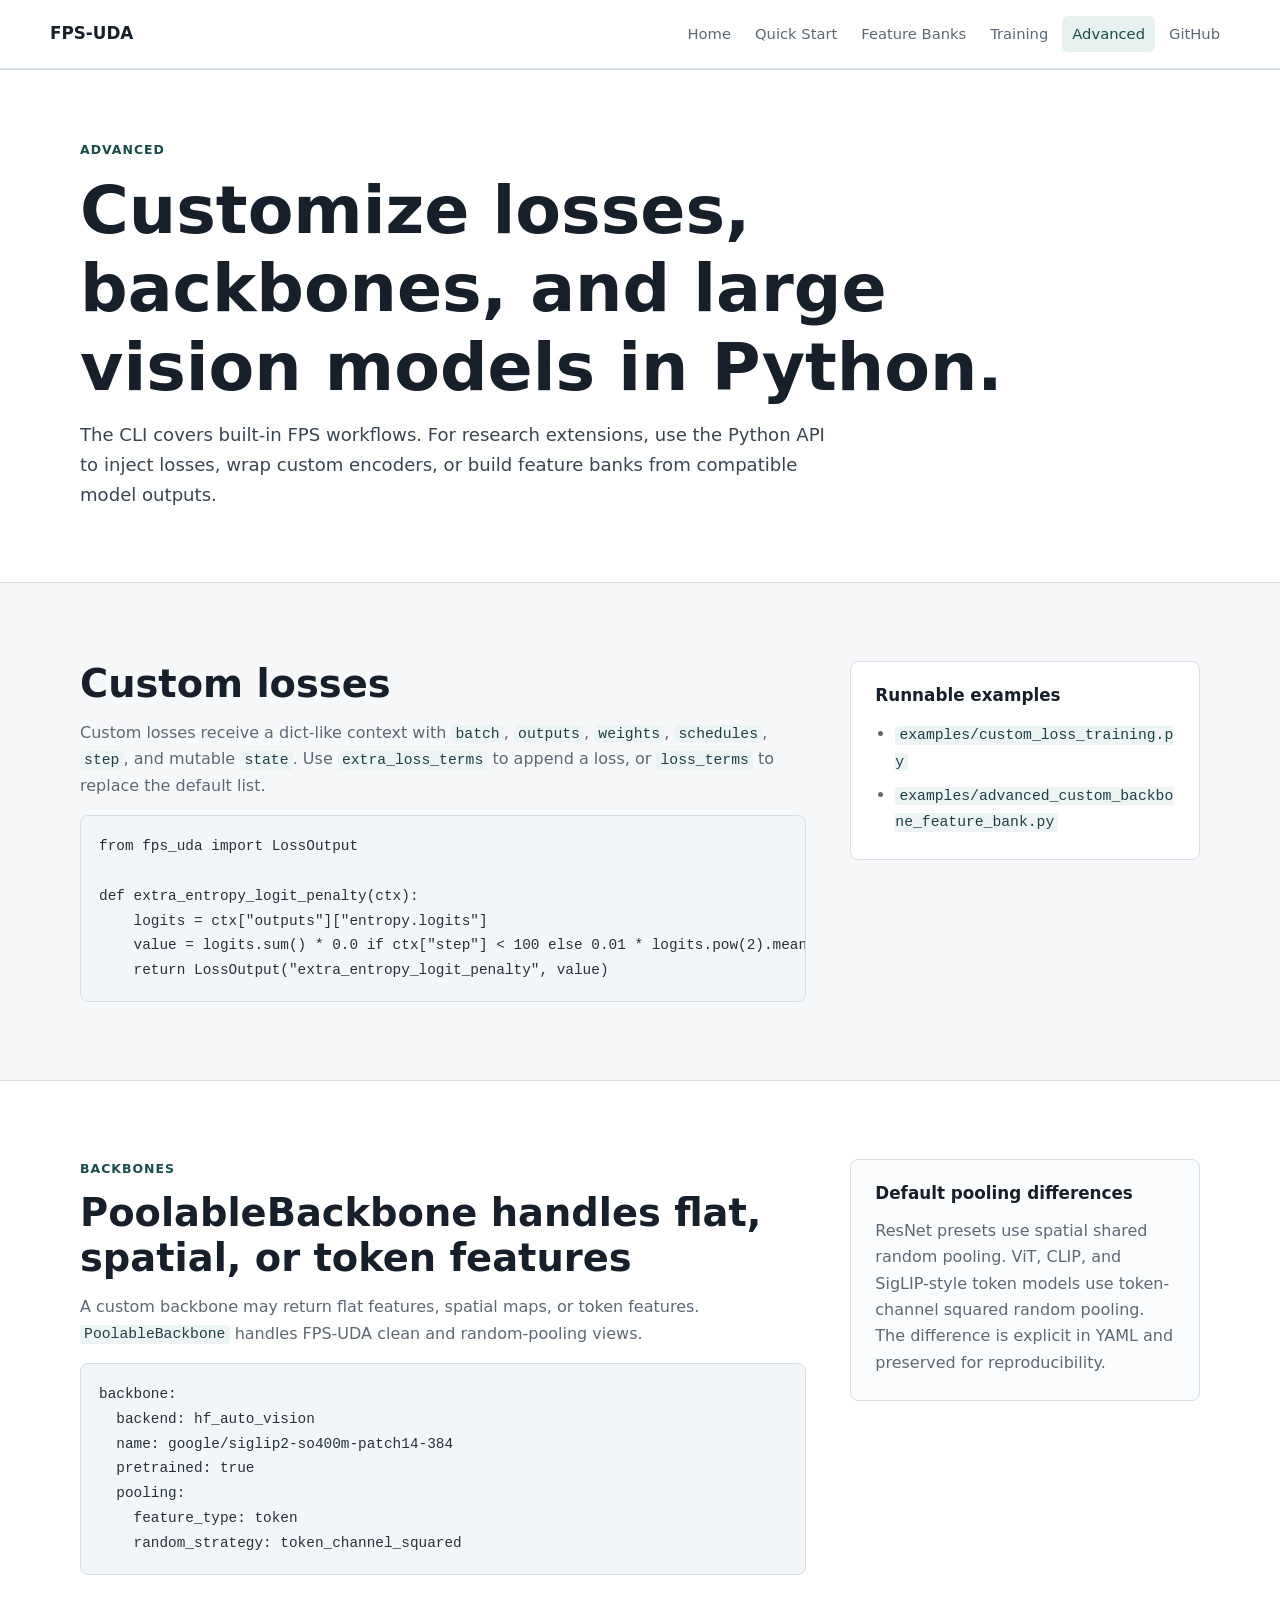
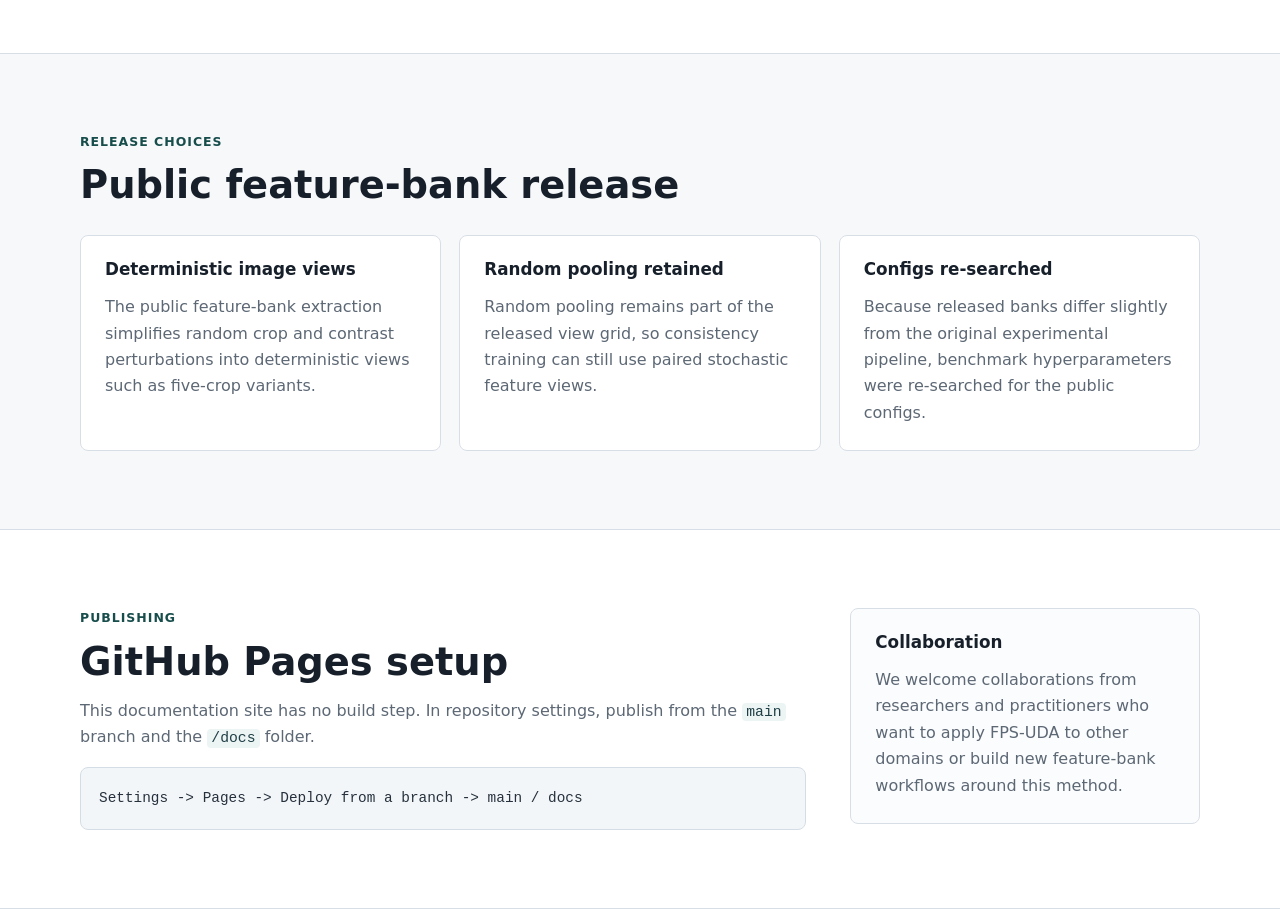
==== docs/advanced.html @ d1abf61e "Split documentation into pages" ====
<!doctype html>
<html lang="en">
  <head>
    <meta charset="utf-8">
    <meta name="viewport" content="width=device-width, initial-scale=1">
    <title>Advanced | FPS-UDA</title>
    <meta
      name="description"
      content="Customize FPS-UDA losses, backbones, AutoModel vision encoders, and understand public release choices."
    >
    <link rel="stylesheet" href="assets/site.css">
  </head>
  <body>
    <header class="site-header">
      <nav class="nav" aria-label="Primary">
        <a class="brand" href="index.html">FPS-UDA</a>
        <div class="nav-links">
          <a href="index.html">Home</a>
          <a href="quickstart.html">Quick Start</a>
          <a href="feature-banks.html">Feature Banks</a>
          <a href="training.html">Training</a>
          <a class="active" href="advanced.html">Advanced</a>
          <a href="https://github.com/baogegeJiang/FPS">GitHub</a>
        </div>
      </nav>
    </header>

    <main>
      <section class="page-hero section-band">
        <div class="container">
          <p class="eyebrow">Advanced</p>
          <h1>Customize losses, backbones, and large vision models in Python.</h1>
          <p class="lead">
            The CLI covers built-in FPS workflows. For research extensions,
            use the Python API to inject losses, wrap custom encoders, or build
            feature banks from compatible model outputs.
          </p>
        </div>
      </section>

      <section class="section">
        <div class="container two-column">
          <div>
            <h2>Custom losses</h2>
            <p>
              Custom losses receive a dict-like context with
              <code>batch</code>, <code>outputs</code>, <code>weights</code>,
              <code>schedules</code>, <code>step</code>, and mutable
              <code>state</code>. Use <code>extra_loss_terms</code> to append a
              loss, or <code>loss_terms</code> to replace the default list.
            </p>
            <pre><code>from fps_uda import LossOutput

def extra_entropy_logit_penalty(ctx):
    logits = ctx["outputs"]["entropy.logits"]
    value = logits.sum() * 0.0 if ctx["step"] < 100 else 0.01 * logits.pow(2).mean()
    return LossOutput("extra_entropy_logit_penalty", value)</code></pre>
          </div>
          <aside class="item">
            <h3>Runnable examples</h3>
            <ul class="plain-list">
              <li><code>examples/custom_loss_training.py</code></li>
              <li><code>examples/advanced_custom_backbone_feature_bank.py</code></li>
            </ul>
          </aside>
        </div>
      </section>

      <section class="section section-band">
        <div class="container two-column">
          <div>
            <p class="eyebrow">Backbones</p>
            <h2>PoolableBackbone handles flat, spatial, or token features</h2>
            <p>
              A custom backbone may return flat features, spatial maps, or token
              features. <code>PoolableBackbone</code> handles FPS-UDA clean and
              random-pooling views.
            </p>
            <pre><code>backbone:
  backend: hf_auto_vision
  name: google/siglip2-so400m-patch14-384
  pretrained: true
  pooling:
    feature_type: token
    random_strategy: token_channel_squared</code></pre>
          </div>
          <aside class="item">
            <h3>Default pooling differences</h3>
            <p>
              ResNet presets use spatial shared random pooling. ViT, CLIP, and
              SigLIP-style token models use token-channel squared random
              pooling. The difference is explicit in YAML and preserved for
              reproducibility.
            </p>
          </aside>
        </div>
      </section>

      <section class="section">
        <div class="container">
          <p class="eyebrow">Release choices</p>
          <h2>Public feature-bank release</h2>
          <div class="cards">
            <article class="item">
              <h3>Deterministic image views</h3>
              <p>
                The public feature-bank extraction simplifies random crop and
                contrast perturbations into deterministic views such as
                five-crop variants.
              </p>
            </article>
            <article class="item">
              <h3>Random pooling retained</h3>
              <p>
                Random pooling remains part of the released view grid, so
                consistency training can still use paired stochastic feature
                views.
              </p>
            </article>
            <article class="item">
              <h3>Configs re-searched</h3>
              <p>
                Because released banks differ slightly from the original
                experimental pipeline, benchmark hyperparameters were
                re-searched for the public configs.
              </p>
            </article>
          </div>
        </div>
      </section>

      <section class="section section-band">
        <div class="container two-column">
          <div>
            <p class="eyebrow">Publishing</p>
            <h2>GitHub Pages setup</h2>
            <p>
              This documentation site has no build step. In repository settings,
              publish from the <code>main</code> branch and the
              <code>/docs</code> folder.
            </p>
            <pre><code>Settings -> Pages -> Deploy from a branch -> main / docs</code></pre>
          </div>
          <aside class="item">
            <h3>Collaboration</h3>
            <p>
              We welcome collaborations from researchers and practitioners who
              want to apply FPS-UDA to other domains or build new feature-bank
              workflows around this method.
            </p>
          </aside>
        </div>
      </section>
    </main>
  </body>
</html>
---- docs/assets/site.css ----
:root {
  color-scheme: light;
  --bg: #f7f8fa;
  --surface: #ffffff;
  --surface-muted: #eef2f5;
  --text: #17202a;
  --muted: #5d6875;
  --line: #d8dee6;
  --accent: #216f6b;
  --accent-strong: #174d4b;
  --code-bg: #f3f6f8;
  --code-text: #26313d;
  --shadow: 0 12px 30px rgba(23, 32, 42, 0.08);
}

* {
  box-sizing: border-box;
}

html {
  scroll-behavior: smooth;
}

body {
  margin: 0;
  color: var(--text);
  background: var(--bg);
  font-family:
    Inter, ui-sans-serif, system-ui, -apple-system, BlinkMacSystemFont, "Segoe UI",
    sans-serif;
  font-size: 16px;
  line-height: 1.65;
}

a {
  color: var(--accent-strong);
  text-decoration: none;
}

a:hover {
  text-decoration: underline;
}

code {
  font-family: "SFMono-Regular", Consolas, "Liberation Mono", monospace;
  font-size: 0.92em;
  color: #1f3f46;
  background: #edf4f4;
  border-radius: 4px;
  padding: 0.08em 0.28em;
}

pre {
  margin: 16px 0 0;
  overflow-x: auto;
  color: var(--code-text);
  background: var(--code-bg);
  border: 1px solid #d4dde5;
  border-radius: 8px;
  padding: 18px;
  line-height: 1.55;
}

pre code {
  font-size: 0.9rem;
  color: inherit;
  background: transparent;
  border-radius: 0;
  padding: 0;
}

.site-header {
  position: sticky;
  top: 0;
  z-index: 20;
  background: rgba(255, 255, 255, 0.94);
  border-bottom: 1px solid var(--line);
  backdrop-filter: blur(12px);
}

.nav {
  display: flex;
  align-items: center;
  justify-content: space-between;
  gap: 24px;
  width: min(1180px, calc(100% - 40px));
  margin: 0 auto;
  min-height: 68px;
}

.brand {
  color: var(--text);
  font-weight: 760;
  font-size: 1.05rem;
  white-space: nowrap;
}

.nav-links {
  display: flex;
  align-items: center;
  justify-content: flex-end;
  gap: 4px;
  flex-wrap: wrap;
}

.nav-links a {
  display: inline-flex;
  align-items: center;
  min-height: 36px;
  padding: 0 10px;
  color: var(--muted);
  border-radius: 6px;
  font-size: 0.92rem;
}

.nav-links a:hover {
  color: var(--text);
  background: var(--surface-muted);
  text-decoration: none;
}

.nav-links a.active {
  color: var(--accent-strong);
  background: #e7f1f0;
}

.section,
.section-band {
  padding: 78px 0;
}

.section-band {
  background: var(--surface);
  border-top: 1px solid var(--line);
  border-bottom: 1px solid var(--line);
}

.container {
  width: min(1120px, calc(100% - 40px));
  margin: 0 auto;
}

.hero {
  padding-top: 82px;
}

.page-hero {
  padding-top: 70px;
  padding-bottom: 72px;
}

.page-hero h1 {
  max-width: 980px;
}

.hero-grid,
.two-column {
  display: grid;
  grid-template-columns: minmax(0, 1.35fr) minmax(300px, 0.65fr);
  gap: 44px;
  align-items: start;
}

.hero-grid {
  grid-template-columns: minmax(0, 1.55fr) minmax(300px, 0.55fr);
}

.eyebrow {
  margin: 0 0 10px;
  color: var(--accent-strong);
  font-size: 0.78rem;
  font-weight: 760;
  letter-spacing: 0.08em;
  text-transform: uppercase;
}

h1,
h2,
h3 {
  margin: 0;
  line-height: 1.18;
  letter-spacing: 0;
}

h1 {
  max-width: 920px;
  font-size: clamp(2.35rem, 5.2vw, 4.4rem);
}

h2 {
  font-size: clamp(1.75rem, 3vw, 2.6rem);
}

h3 {
  font-size: 1.05rem;
}

p {
  margin: 14px 0 0;
  color: var(--muted);
}

.plain-list {
  margin: 16px 0 0;
  padding-left: 20px;
  color: var(--muted);
}

.plain-list li + li {
  margin-top: 8px;
}

.plain-list code {
  overflow-wrap: anywhere;
  word-break: break-word;
}

.lead {
  max-width: 760px;
  font-size: 1.13rem;
  color: #394552;
}

.button-row {
  display: flex;
  flex-wrap: wrap;
  gap: 12px;
  margin-top: 28px;
}

.button {
  display: inline-flex;
  align-items: center;
  justify-content: center;
  min-height: 42px;
  padding: 0 16px;
  border: 1px solid var(--line);
  border-radius: 6px;
  color: var(--text);
  background: var(--surface);
  font-weight: 680;
}

.button.primary {
  color: #ffffff;
  background: var(--accent);
  border-color: var(--accent);
}

.button:hover {
  transform: translateY(-1px);
  box-shadow: var(--shadow);
  text-decoration: none;
}

.link-card {
  display: block;
  color: inherit;
  transition:
    transform 150ms ease,
    border-color 150ms ease,
    box-shadow 150ms ease;
}

.link-card:hover {
  transform: translateY(-2px);
  border-color: #aec8c5;
  box-shadow: var(--shadow);
  text-decoration: none;
}

.link-card h3::after {
  content: " ->";
  color: var(--accent);
}

.status-panel,
.item,
.placeholder,
.workflow article,
.code-grid article,
.wide-code {
  background: var(--surface);
  border: 1px solid var(--line);
  border-radius: 8px;
  padding: 24px;
}

.section-band .status-panel,
.section-band .item,
.section-band .placeholder,
.section-band .workflow article,
.section-band .code-grid article,
.section-band .wide-code {
  background: #fbfcfd;
}

.status-panel {
  box-shadow: var(--shadow);
}

.fps-logo {
  display: block;
  width: min(300px, 100%);
  height: auto;
  margin: -8px auto 16px;
}

.status-panel h2 {
  font-size: 1.1rem;
}

dl {
  margin: 18px 0 0;
}

dl div {
  display: grid;
  grid-template-columns: 92px 1fr;
  gap: 14px;
  padding: 12px 0;
  border-top: 1px solid var(--line);
}

dt {
  color: var(--muted);
  font-size: 0.86rem;
}

dd {
  margin: 0;
  font-weight: 650;
}

.stack,
.cards,
.placeholder-grid,
.workflow,
.code-grid {
  display: grid;
  gap: 18px;
}

.stack {
  grid-template-columns: 1fr;
}

.cards,
.placeholder-grid,
.workflow {
  grid-template-columns: repeat(3, minmax(0, 1fr));
  margin-top: 28px;
}

.workflow {
  grid-template-columns: repeat(2, minmax(0, 1fr));
}

.code-grid {
  grid-template-columns: repeat(2, minmax(0, 1fr));
  margin-top: 28px;
}

.wide-code {
  margin-top: 18px;
}

.step {
  display: inline-flex;
  align-items: center;
  justify-content: center;
  width: 30px;
  height: 30px;
  margin-bottom: 14px;
  border-radius: 50%;
  color: #ffffff;
  background: var(--accent);
  font-weight: 760;
}

.table-wrap {
  margin-top: 26px;
  overflow-x: auto;
  border: 1px solid var(--line);
  border-radius: 8px;
  background: var(--surface);
}

table {
  width: 100%;
  border-collapse: collapse;
  min-width: 720px;
}

th,
td {
  padding: 15px 18px;
  text-align: left;
  vertical-align: top;
  border-bottom: 1px solid var(--line);
}

th {
  color: var(--text);
  background: var(--surface-muted);
  font-size: 0.86rem;
  text-transform: uppercase;
  letter-spacing: 0.06em;
}

td {
  color: var(--muted);
}

tr:last-child td {
  border-bottom: 0;
}

.placeholder {
  border-style: dashed;
}

@media (max-width: 900px) {
  .nav {
    align-items: flex-start;
    flex-direction: column;
    padding: 14px 0;
  }

  .nav-links {
    justify-content: flex-start;
  }

  .hero-grid,
  .two-column,
  .cards,
  .placeholder-grid,
  .workflow,
  .code-grid {
    grid-template-columns: 1fr;
  }

  .section,
  .section-band {
    padding: 58px 0;
  }
}

@media (max-width: 560px) {
  .container,
  .nav {
    width: min(100% - 28px, 1120px);
  }

  h1 {
    font-size: 2.25rem;
  }

  .nav-links a {
    padding: 0 8px;
  }

  .status-panel,
  .item,
  .placeholder,
  .workflow article,
  .code-grid article,
  .wide-code {
    padding: 18px;
  }

  dl div {
    grid-template-columns: 1fr;
    gap: 4px;
  }
}
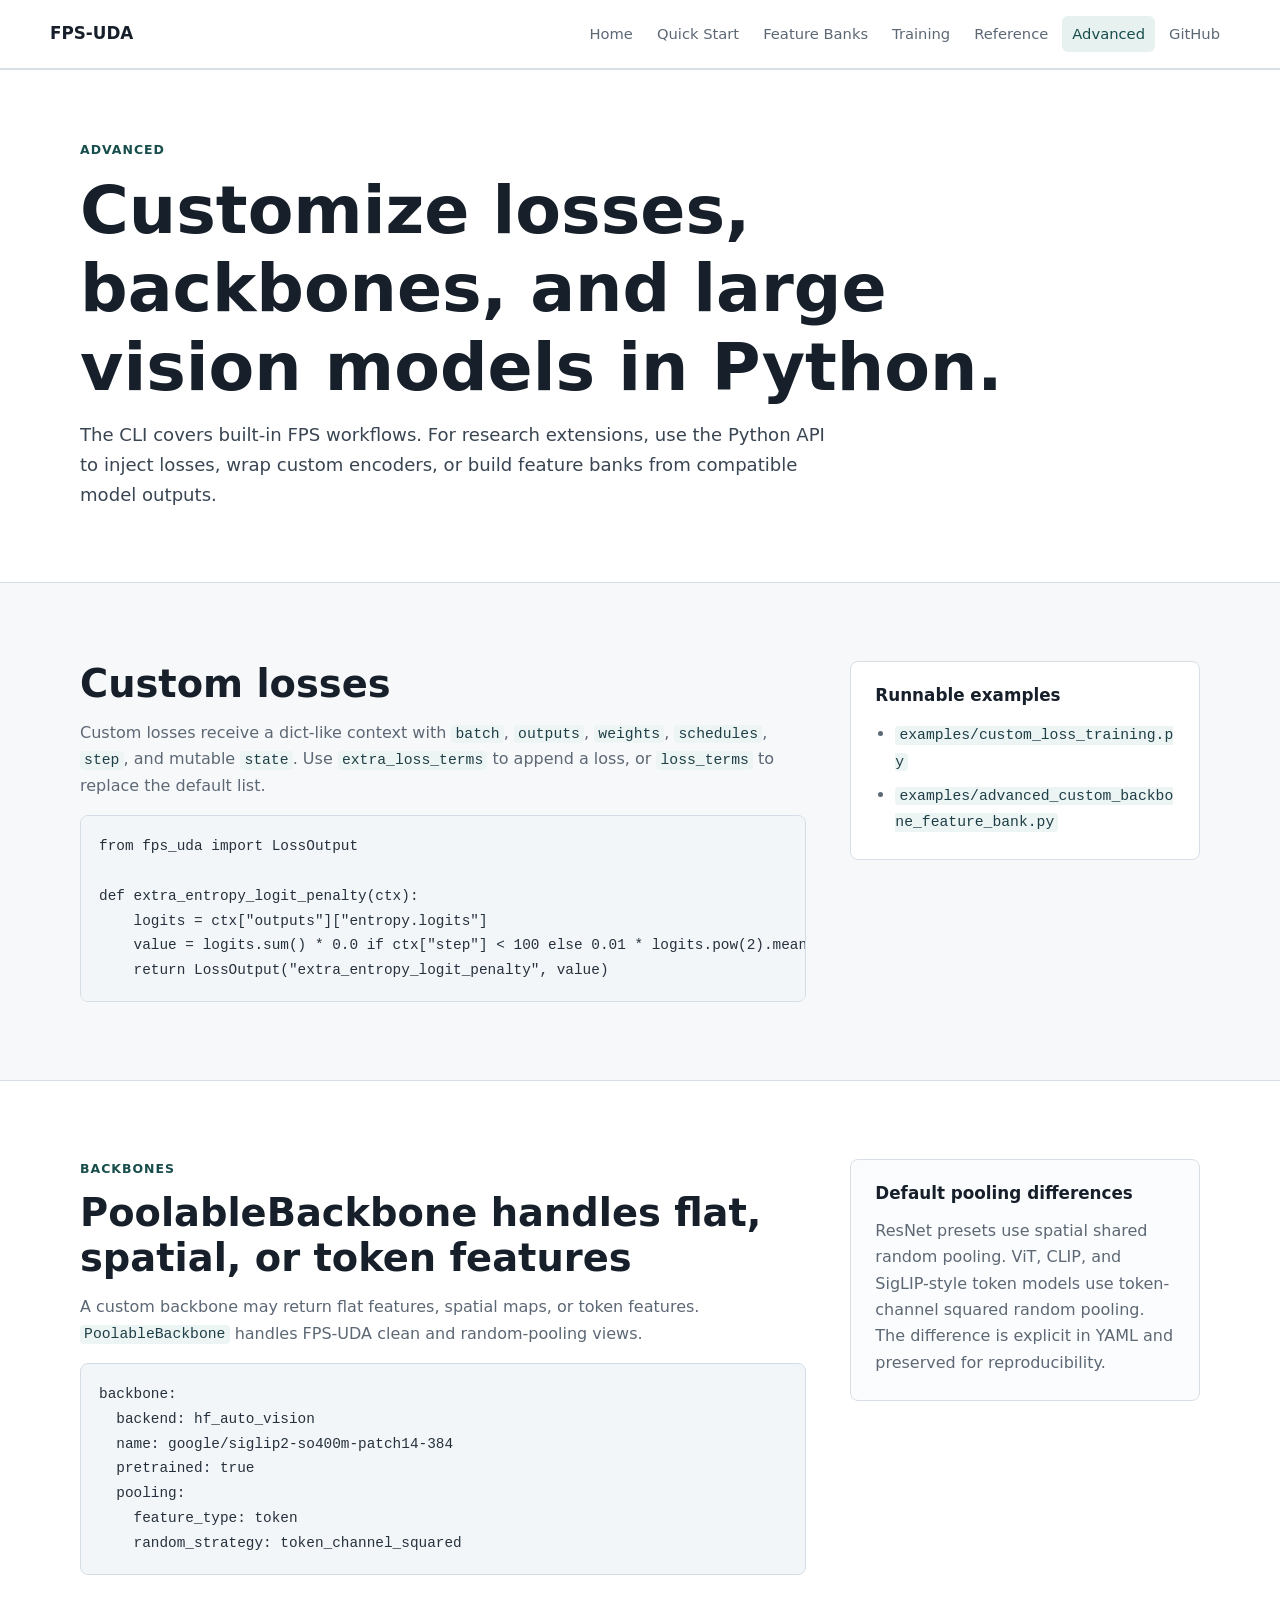
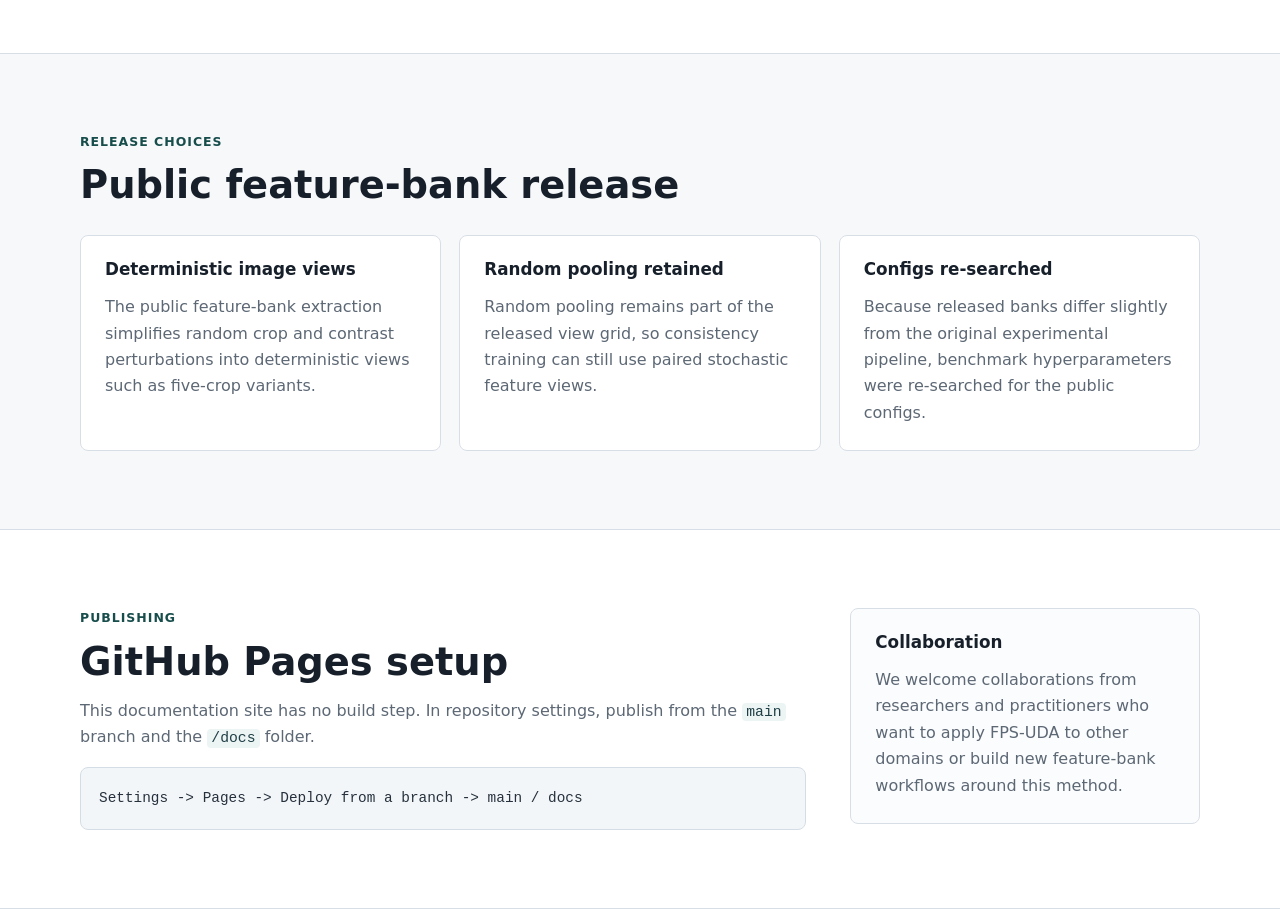
==== commit e52d891d: "Streamline README and add docs reference" ====
--- a/docs/advanced.html
+++ b/docs/advanced.html
@@ -19,6 +19,7 @@
           <a href="quickstart.html">Quick Start</a>
           <a href="feature-banks.html">Feature Banks</a>
           <a href="training.html">Training</a>
+          <a href="reference.html">Reference</a>
           <a class="active" href="advanced.html">Advanced</a>
           <a href="https://github.com/baogegeJiang/FPS">GitHub</a>
         </div>
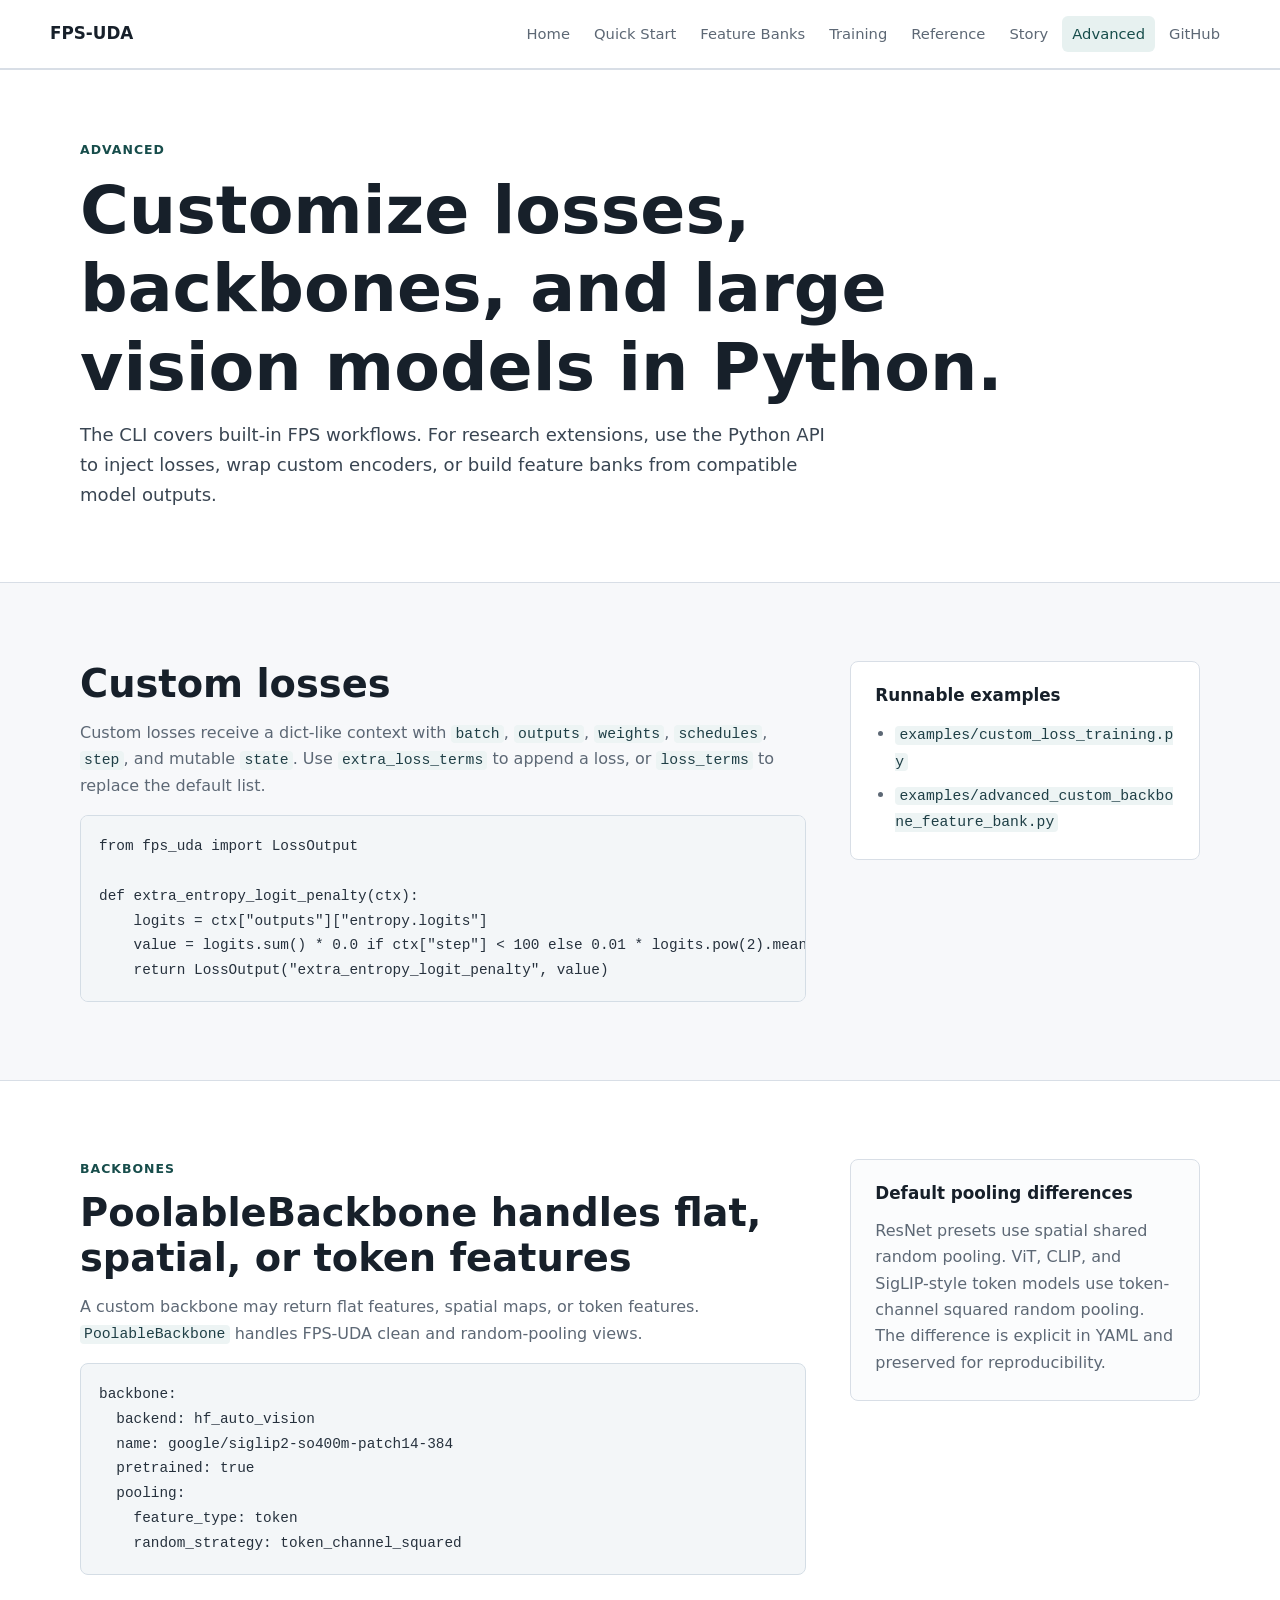
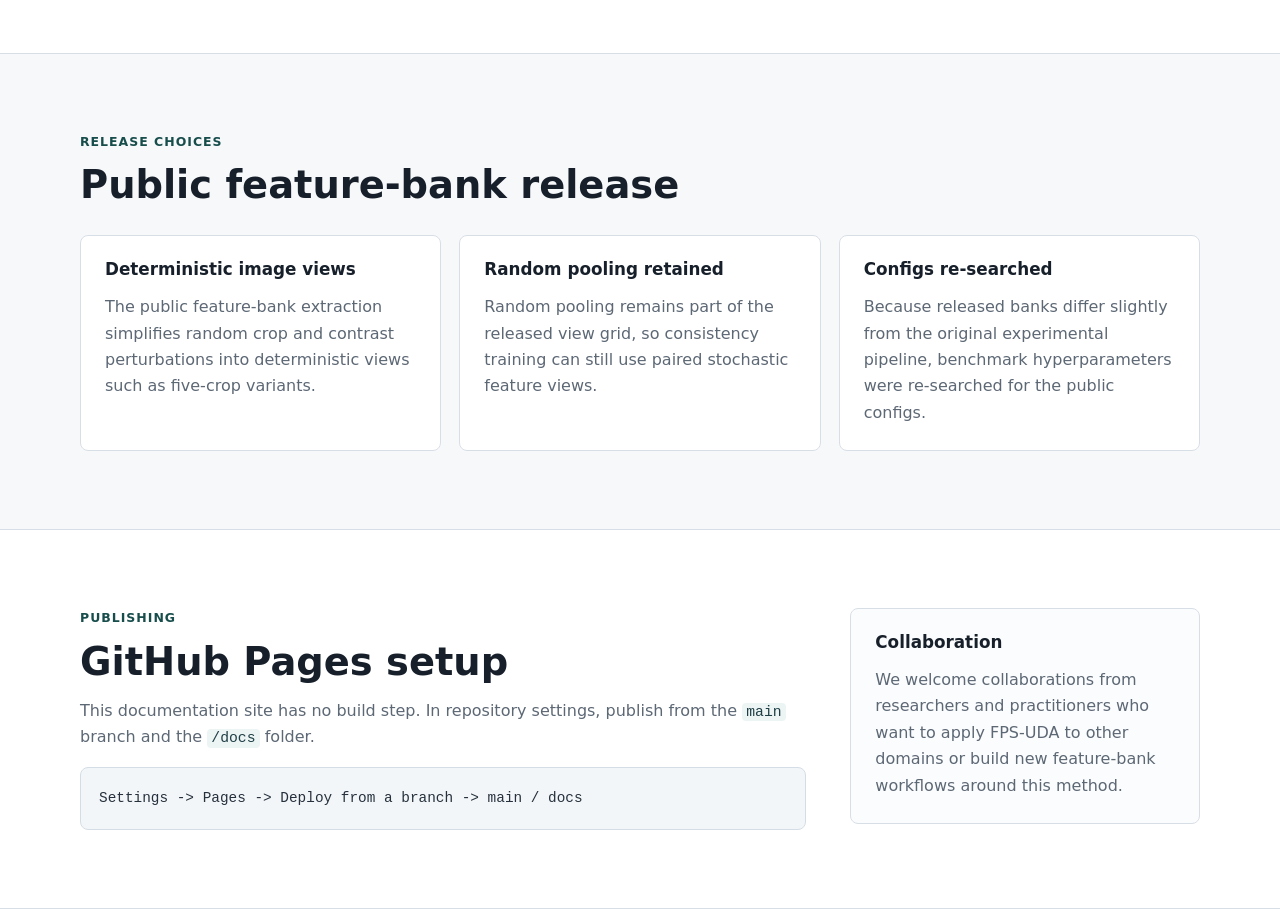
==== commit ef697da0: "Add origin story prototype artifacts" ====
--- a/docs/advanced.html
+++ b/docs/advanced.html
@@ -20,6 +20,7 @@
           <a href="feature-banks.html">Feature Banks</a>
           <a href="training.html">Training</a>
           <a href="reference.html">Reference</a>
+          <a href="story.html">Story</a>
           <a class="active" href="advanced.html">Advanced</a>
           <a href="https://github.com/baogegeJiang/FPS">GitHub</a>
         </div>
